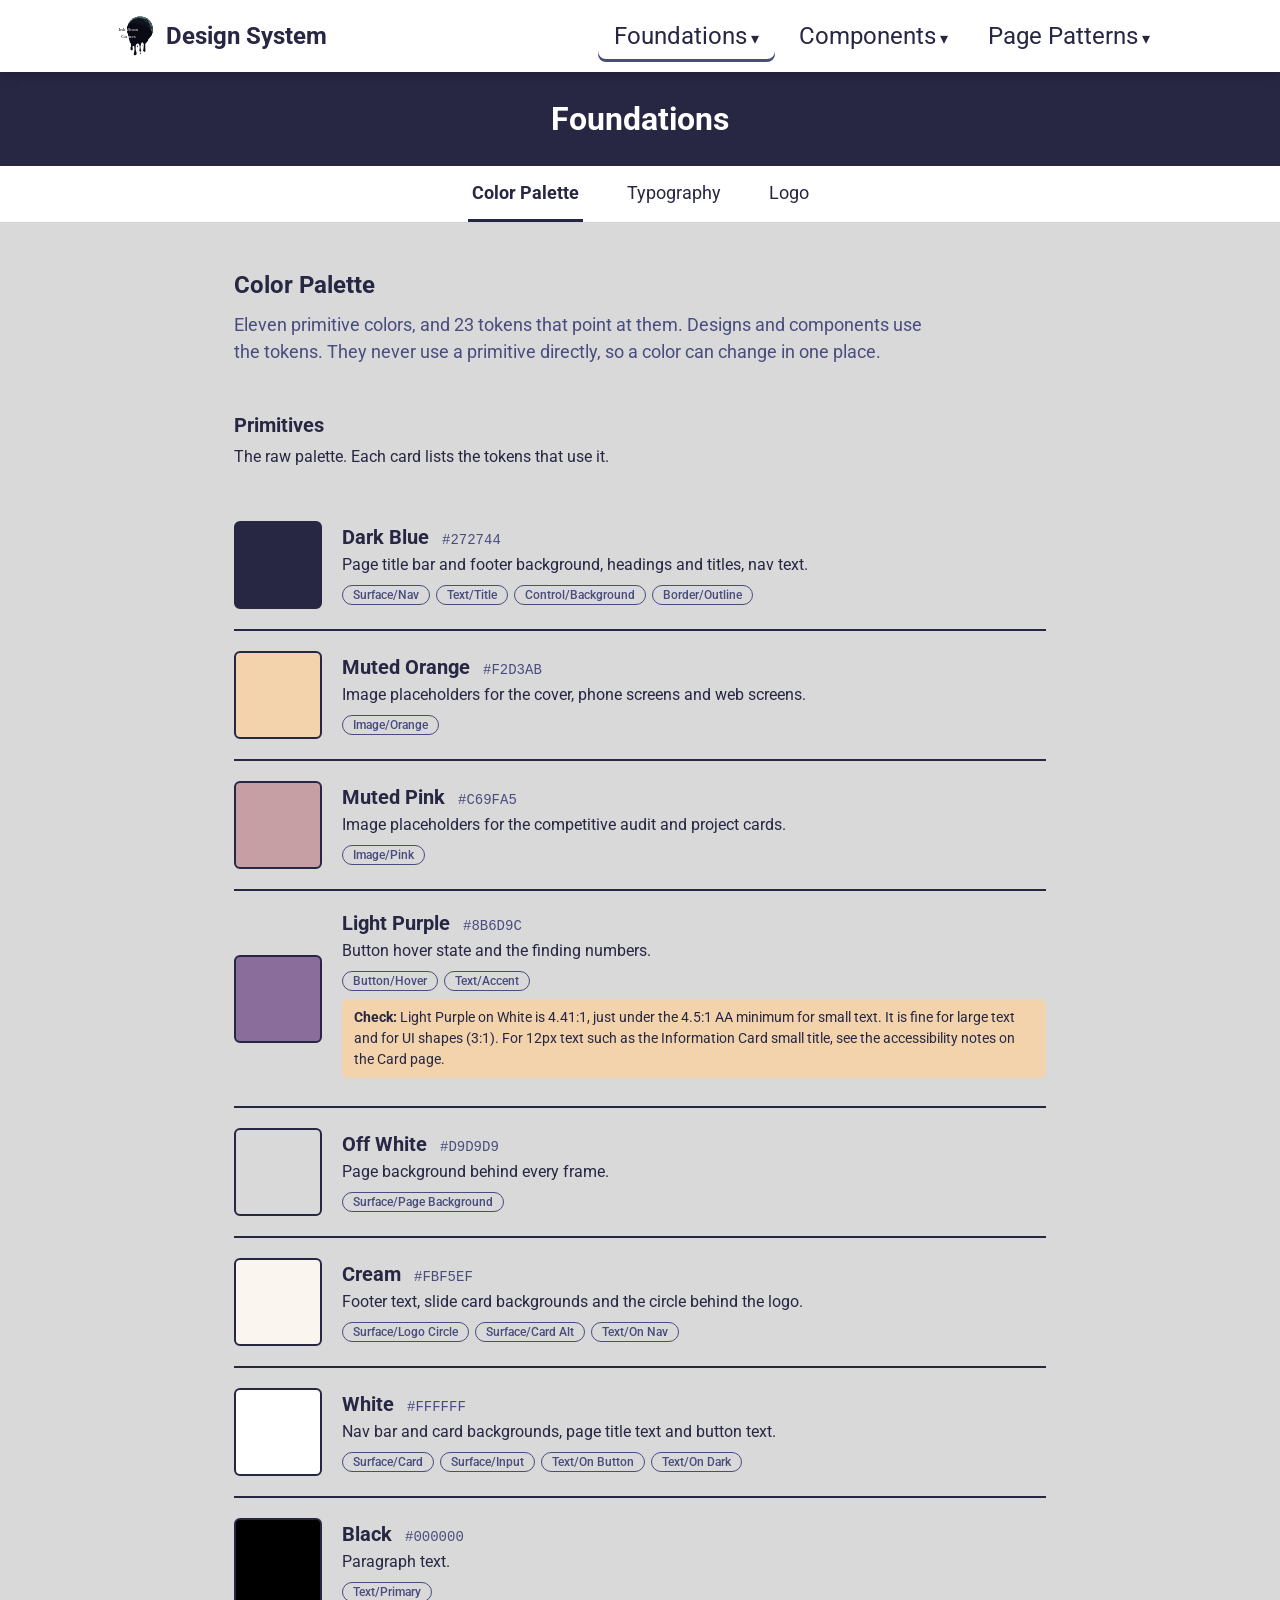
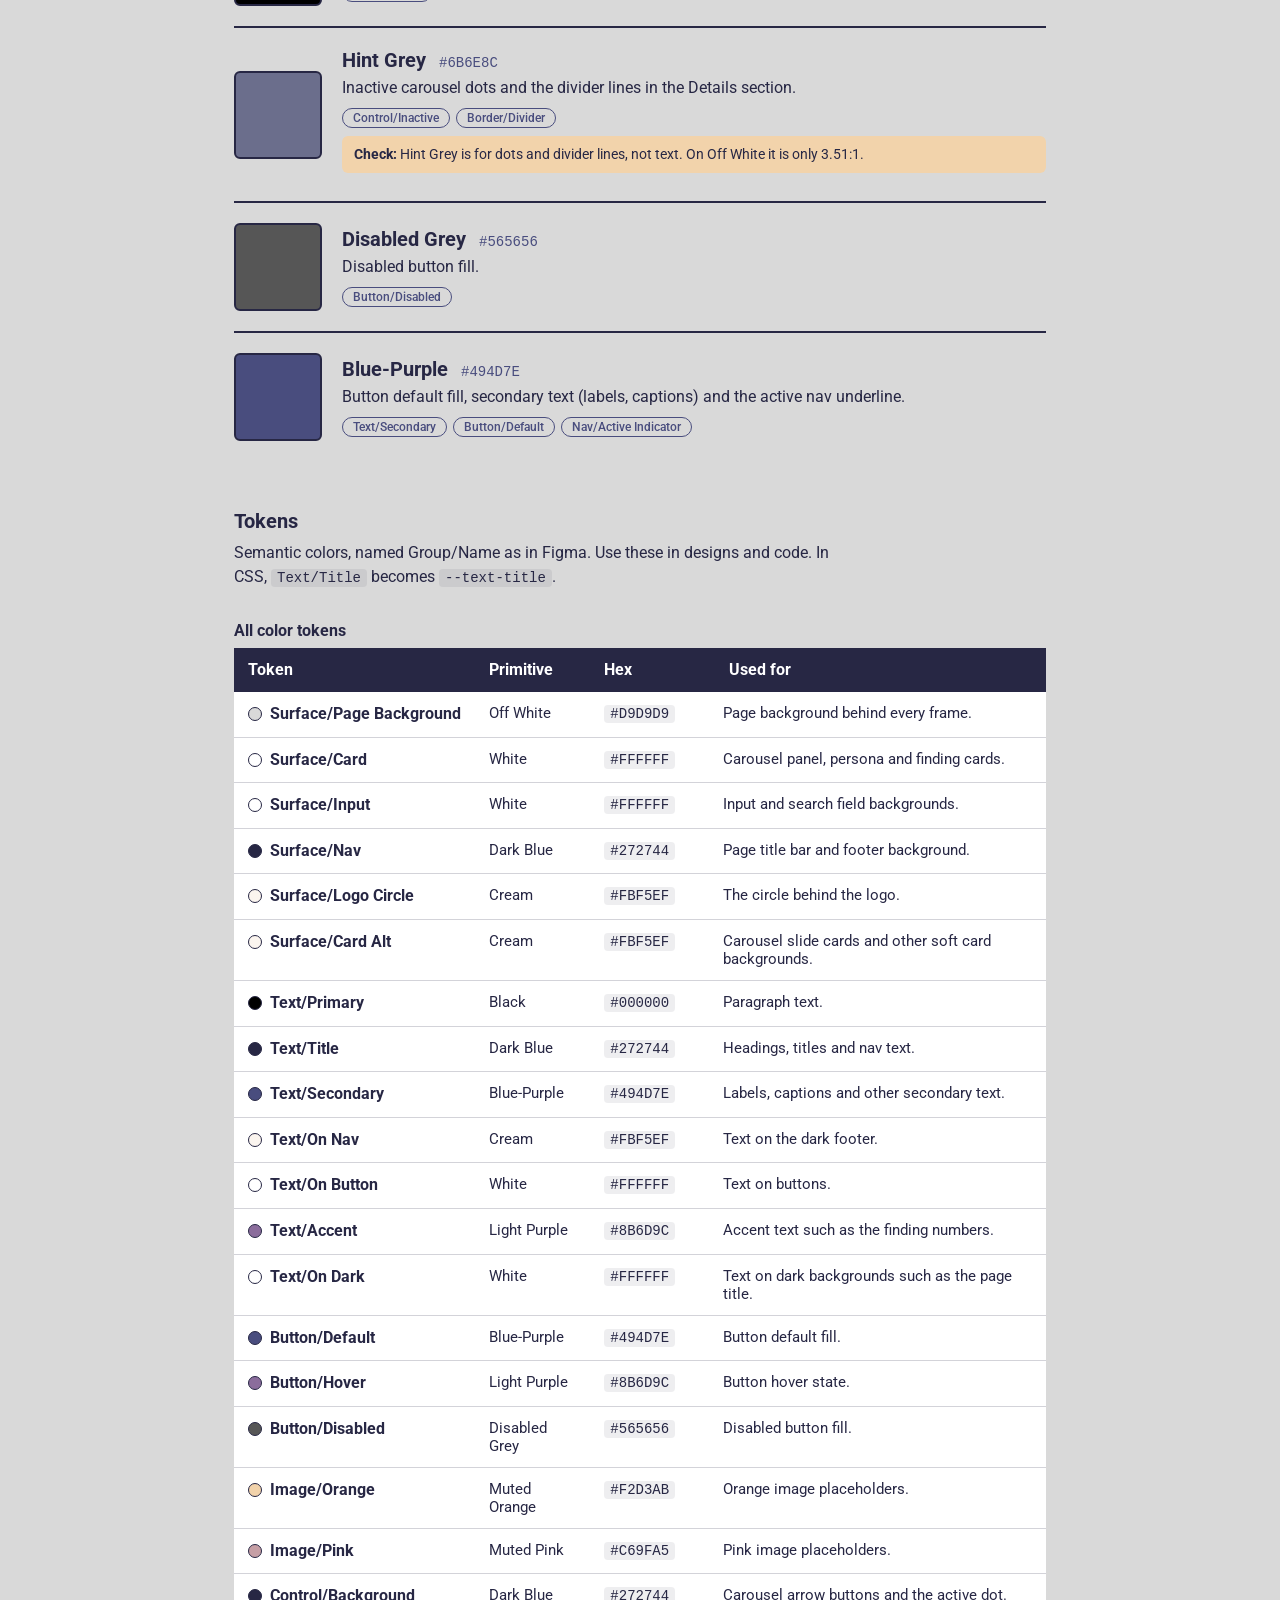
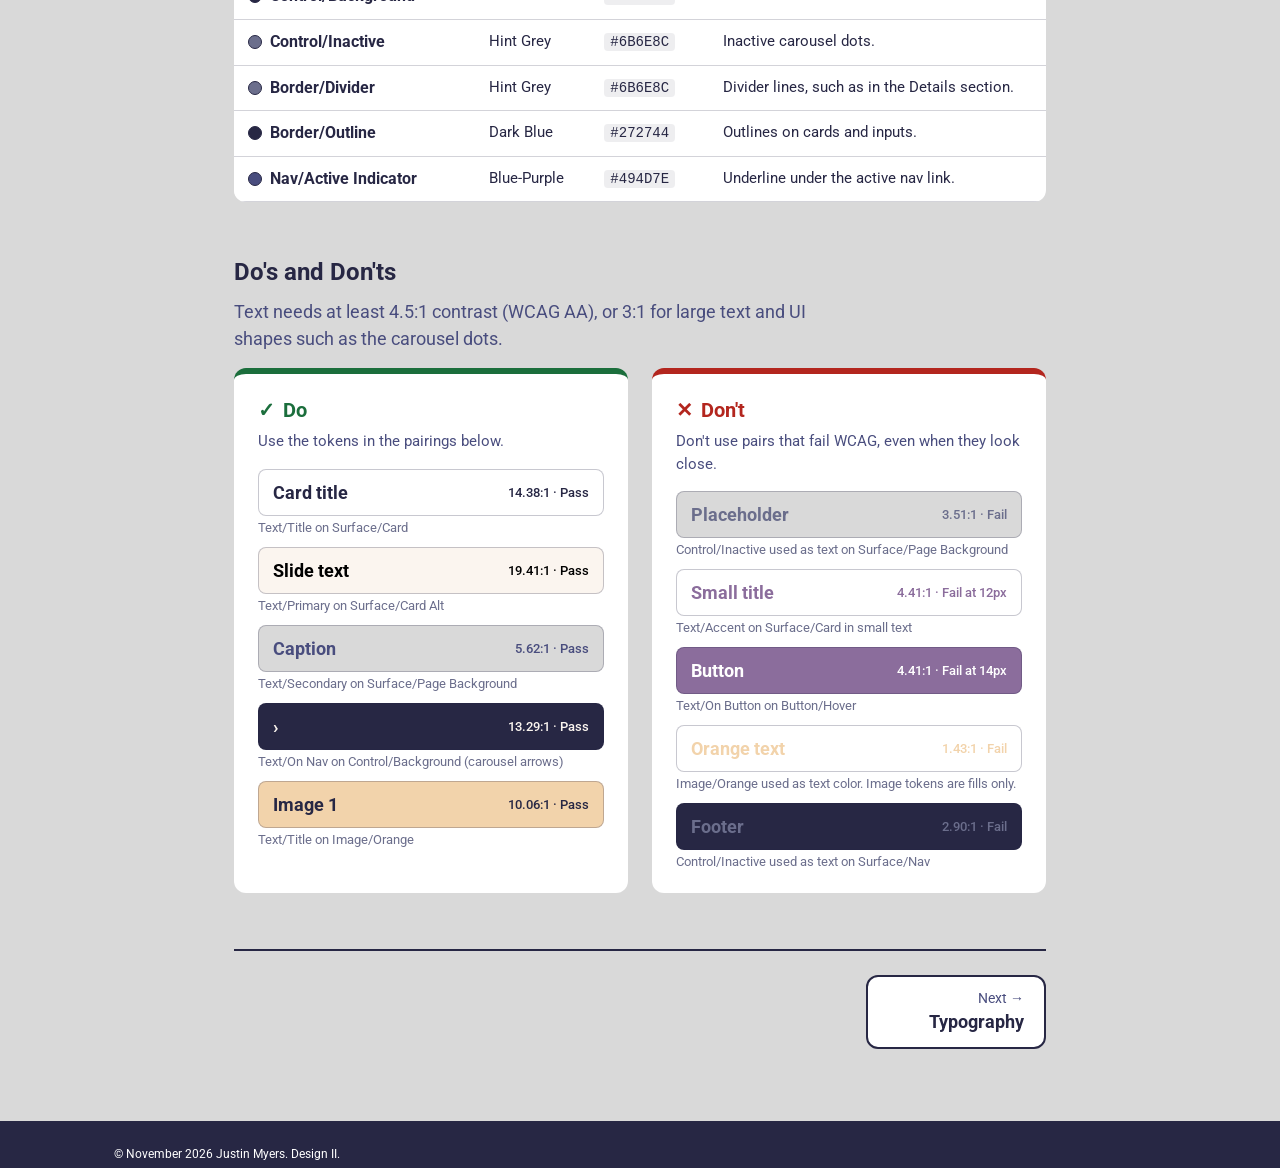
==== foundations/color-palette.html @ 384c9943 "Add files via upload" ====
<!DOCTYPE html>
<html lang="en">
<head>
  <meta charset="UTF-8">
  <meta name="viewport" content="width=device-width, initial-scale=1.0">
  <title>Color Palette | Foundations | Design System</title>
  <link rel="icon" href="../images/Favicon.svg" type="image/svg+xml">
  <link rel="preconnect" href="https://fonts.googleapis.com">
  <link rel="preconnect" href="https://fonts.gstatic.com" crossorigin>
  <link href="https://fonts.googleapis.com/css2?family=Roboto:wght@300;400;500;700&display=swap" rel="stylesheet">
  <link rel="stylesheet" href="../css/style.css">
  <link rel="stylesheet" href="../css/foundations.css">
</head>
<body>
  <a class="skip-link" href="#main">Skip to content</a>

  <header class="site-header">
    <div class="wrap">
      <a class="logo" href="../index.html" aria-label="Design System home">
        <img src="../images/color.svg" alt="">
        <span>Design System</span>
      </a>
      <nav aria-label="Main">
        <ul class="nav">
          <li class="nav-item">
            <button class="nav-btn current" aria-expanded="false" aria-controls="menu-foundations">Foundations</button>
            <ul class="menu" id="menu-foundations">
              <li><a href="../foundations/color-palette.html" aria-current="page">Color Palette</a></li>
              <li><a href="../foundations/typography.html">Typography</a></li>
              <li><a href="../foundations/logo.html">Logo</a></li>
            </ul>
          </li>
          <li class="nav-item">
            <button class="nav-btn" aria-expanded="false" aria-controls="menu-components">Components</button>
            <ul class="menu" id="menu-components">
              <li><a href="../components/card.html">Card</a></li>
              <li><a href="../components/carousel.html">Carousel</a></li>
              <li><a href="../components/image-grid.html">Image Grid</a></li>
            </ul>
          </li>
          <li class="nav-item">
            <button class="nav-btn" aria-expanded="false" aria-controls="menu-patterns">Page Patterns</button>
            <ul class="menu" id="menu-patterns">
              <li><a href="../patterns/index.html">BeeFriendly Case Study</a></li>
            </ul>
          </li>
        </ul>
      </nav>
    </div>
  </header>

  <div class="page-title"><h1>Foundations</h1></div>
  <nav class="subnav" aria-label="Foundations pages">
    <ul>
      <li><a href="color-palette.html" aria-current="page">Color Palette</a></li>
      <li><a href="typography.html">Typography</a></li>
      <li><a href="logo.html">Logo</a></li>
    </ul>
  </nav>

  <main id="main">
    <div class="content">
<h2>Color Palette</h2>
<p class="lead">Eleven primitive colors, and 23 tokens that point at them. Designs and components use the tokens. They never use a primitive directly, so a color can change in one place.</p>
<h3 class="sub-h">Primitives</h3>
<p>The raw palette. Each card lists the tokens that use it.</p>
<ul class="palette">
<li><div class="swatch" style="background:#272744"></div><div><h3>Dark Blue <code>#272744</code></h3><p>Page title bar and footer background, headings and titles, nav text.</p><ul class="tokens"><li>Surface/Nav</li><li>Text/Title</li><li>Control/Background</li><li>Border/Outline</li></ul></div></li>
<li><div class="swatch" style="background:#F2D3AB"></div><div><h3>Muted Orange <code>#F2D3AB</code></h3><p>Image placeholders for the cover, phone screens and web screens.</p><ul class="tokens"><li>Image/Orange</li></ul></div></li>
<li><div class="swatch" style="background:#C69FA5"></div><div><h3>Muted Pink <code>#C69FA5</code></h3><p>Image placeholders for the competitive audit and project cards.</p><ul class="tokens"><li>Image/Pink</li></ul></div></li>
<li><div class="swatch" style="background:#8B6D9C"></div><div><h3>Light Purple <code>#8B6D9C</code></h3><p>Button hover state and the finding numbers.</p><ul class="tokens"><li>Button/Hover</li><li>Text/Accent</li></ul><p class="note"><strong>Check:</strong> Light Purple on White is 4.41:1, just under the 4.5:1 AA minimum for small text. It is fine for large text and for UI shapes (3:1). For 12px text such as the Information Card small title, see the accessibility notes on the Card page.</p></div></li>
<li><div class="swatch" style="background:#D9D9D9"></div><div><h3>Off White <code>#D9D9D9</code></h3><p>Page background behind every frame.</p><ul class="tokens"><li>Surface/Page Background</li></ul></div></li>
<li><div class="swatch" style="background:#FBF5EF"></div><div><h3>Cream <code>#FBF5EF</code></h3><p>Footer text, slide card backgrounds and the circle behind the logo.</p><ul class="tokens"><li>Surface/Logo Circle</li><li>Surface/Card Alt</li><li>Text/On Nav</li></ul></div></li>
<li><div class="swatch" style="background:#FFFFFF"></div><div><h3>White <code>#FFFFFF</code></h3><p>Nav bar and card backgrounds, page title text and button text.</p><ul class="tokens"><li>Surface/Card</li><li>Surface/Input</li><li>Text/On Button</li><li>Text/On Dark</li></ul></div></li>
<li><div class="swatch" style="background:#000000"></div><div><h3>Black <code>#000000</code></h3><p>Paragraph text.</p><ul class="tokens"><li>Text/Primary</li></ul></div></li>
<li><div class="swatch" style="background:#6B6E8C"></div><div><h3>Hint Grey <code>#6B6E8C</code></h3><p>Inactive carousel dots and the divider lines in the Details section.</p><ul class="tokens"><li>Control/Inactive</li><li>Border/Divider</li></ul><p class="note"><strong>Check:</strong> Hint Grey is for dots and divider lines, not text. On Off White it is only 3.51:1.</p></div></li>
<li><div class="swatch" style="background:#565656"></div><div><h3>Disabled Grey <code>#565656</code></h3><p>Disabled button fill.</p><ul class="tokens"><li>Button/Disabled</li></ul></div></li>
<li><div class="swatch" style="background:#494D7E"></div><div><h3>Blue-Purple <code>#494D7E</code></h3><p>Button default fill, secondary text (labels, captions) and the active nav underline.</p><ul class="tokens"><li>Text/Secondary</li><li>Button/Default</li><li>Nav/Active Indicator</li></ul></div></li>
</ul>
<h3 class="sub-h">Tokens</h3>
<p>Semantic colors, named Group/Name as in Figma. Use these in designs and code. In CSS, <code>Text/Title</code> becomes <code>--text-title</code>.</p>
<div class="table-scroll"><table class="spec-table token-table"><caption>All color tokens</caption><thead><tr><th scope="col">Token</th><th scope="col">Primitive</th><th scope="col">Hex</th><th scope="col">Used for</th></tr></thead><tbody>
<tr><th scope="row"><span class="dot" style="background:#D9D9D9"></span>Surface/Page Background</th><td>Off White</td><td><code>#D9D9D9</code></td><td>Page background behind every frame.</td></tr>
<tr><th scope="row"><span class="dot" style="background:#FFFFFF"></span>Surface/Card</th><td>White</td><td><code>#FFFFFF</code></td><td>Carousel panel, persona and finding cards.</td></tr>
<tr><th scope="row"><span class="dot" style="background:#FFFFFF"></span>Surface/Input</th><td>White</td><td><code>#FFFFFF</code></td><td>Input and search field backgrounds.</td></tr>
<tr><th scope="row"><span class="dot" style="background:#272744"></span>Surface/Nav</th><td>Dark Blue</td><td><code>#272744</code></td><td>Page title bar and footer background.</td></tr>
<tr><th scope="row"><span class="dot" style="background:#FBF5EF"></span>Surface/Logo Circle</th><td>Cream</td><td><code>#FBF5EF</code></td><td>The circle behind the logo.</td></tr>
<tr><th scope="row"><span class="dot" style="background:#FBF5EF"></span>Surface/Card Alt</th><td>Cream</td><td><code>#FBF5EF</code></td><td>Carousel slide cards and other soft card backgrounds.</td></tr>
<tr><th scope="row"><span class="dot" style="background:#000000"></span>Text/Primary</th><td>Black</td><td><code>#000000</code></td><td>Paragraph text.</td></tr>
<tr><th scope="row"><span class="dot" style="background:#272744"></span>Text/Title</th><td>Dark Blue</td><td><code>#272744</code></td><td>Headings, titles and nav text.</td></tr>
<tr><th scope="row"><span class="dot" style="background:#494D7E"></span>Text/Secondary</th><td>Blue-Purple</td><td><code>#494D7E</code></td><td>Labels, captions and other secondary text.</td></tr>
<tr><th scope="row"><span class="dot" style="background:#FBF5EF"></span>Text/On Nav</th><td>Cream</td><td><code>#FBF5EF</code></td><td>Text on the dark footer.</td></tr>
<tr><th scope="row"><span class="dot" style="background:#FFFFFF"></span>Text/On Button</th><td>White</td><td><code>#FFFFFF</code></td><td>Text on buttons.</td></tr>
<tr><th scope="row"><span class="dot" style="background:#8B6D9C"></span>Text/Accent</th><td>Light Purple</td><td><code>#8B6D9C</code></td><td>Accent text such as the finding numbers.</td></tr>
<tr><th scope="row"><span class="dot" style="background:#FFFFFF"></span>Text/On Dark</th><td>White</td><td><code>#FFFFFF</code></td><td>Text on dark backgrounds such as the page title.</td></tr>
<tr><th scope="row"><span class="dot" style="background:#494D7E"></span>Button/Default</th><td>Blue-Purple</td><td><code>#494D7E</code></td><td>Button default fill.</td></tr>
<tr><th scope="row"><span class="dot" style="background:#8B6D9C"></span>Button/Hover</th><td>Light Purple</td><td><code>#8B6D9C</code></td><td>Button hover state.</td></tr>
<tr><th scope="row"><span class="dot" style="background:#565656"></span>Button/Disabled</th><td>Disabled Grey</td><td><code>#565656</code></td><td>Disabled button fill.</td></tr>
<tr><th scope="row"><span class="dot" style="background:#F2D3AB"></span>Image/Orange</th><td>Muted Orange</td><td><code>#F2D3AB</code></td><td>Orange image placeholders.</td></tr>
<tr><th scope="row"><span class="dot" style="background:#C69FA5"></span>Image/Pink</th><td>Muted Pink</td><td><code>#C69FA5</code></td><td>Pink image placeholders.</td></tr>
<tr><th scope="row"><span class="dot" style="background:#272744"></span>Control/Background</th><td>Dark Blue</td><td><code>#272744</code></td><td>Carousel arrow buttons and the active dot.</td></tr>
<tr><th scope="row"><span class="dot" style="background:#6B6E8C"></span>Control/Inactive</th><td>Hint Grey</td><td><code>#6B6E8C</code></td><td>Inactive carousel dots.</td></tr>
<tr><th scope="row"><span class="dot" style="background:#6B6E8C"></span>Border/Divider</th><td>Hint Grey</td><td><code>#6B6E8C</code></td><td>Divider lines, such as in the Details section.</td></tr>
<tr><th scope="row"><span class="dot" style="background:#272744"></span>Border/Outline</th><td>Dark Blue</td><td><code>#272744</code></td><td>Outlines on cards and inputs.</td></tr>
<tr><th scope="row"><span class="dot" style="background:#494D7E"></span>Nav/Active Indicator</th><td>Blue-Purple</td><td><code>#494D7E</code></td><td>Underline under the active nav link.</td></tr>
</tbody></table></div>
<section class="dd" aria-labelledby="dd-title">
<h2 id="dd-title">Do's and Don'ts</h2>
<p class="lead">Text needs at least 4.5:1 contrast (WCAG AA), or 3:1 for large text and UI shapes such as the carousel dots.</p>
<div class="dd-grid">
<div class="dd-col do"><h3><span aria-hidden="true">✓</span> Do</h3><p>Use the tokens in the pairings below.</p>
<ul>
<li><div class="sample" style="background:var(--surface-card);color:var(--text-title)"><strong>Card title</strong><small>14.38:1 · Pass</small></div><span class="caption">Text/Title on Surface/Card</span></li>
<li><div class="sample" style="background:var(--surface-card-alt);color:var(--text-primary)"><strong>Slide text</strong><small>19.41:1 · Pass</small></div><span class="caption">Text/Primary on Surface/Card Alt</span></li>
<li><div class="sample" style="background:var(--surface-page);color:var(--text-secondary)"><strong>Caption</strong><small>5.62:1 · Pass</small></div><span class="caption">Text/Secondary on Surface/Page Background</span></li>
<li><div class="sample" style="background:var(--control-background);color:var(--text-on-nav)"><strong>›</strong><small>13.29:1 · Pass</small></div><span class="caption">Text/On Nav on Control/Background (carousel arrows)</span></li>
<li><div class="sample" style="background:var(--image-orange);color:var(--text-title)"><strong>Image 1</strong><small>10.06:1 · Pass</small></div><span class="caption">Text/Title on Image/Orange</span></li>
</ul></div>
<div class="dd-col dont"><h3><span aria-hidden="true">✕</span> Don't</h3><p>Don't use pairs that fail WCAG, even when they look close.</p>
<ul>
<li><div class="sample" style="background:var(--surface-page);color:var(--control-inactive)"><strong>Placeholder</strong><small>3.51:1 · Fail</small></div><span class="caption">Control/Inactive used as text on Surface/Page Background</span></li>
<li><div class="sample" style="background:var(--surface-card);color:var(--text-accent)"><strong>Small title</strong><small>4.41:1 · Fail at 12px</small></div><span class="caption">Text/Accent on Surface/Card in small text</span></li>
<li><div class="sample" style="background:var(--button-hover);color:var(--text-on-button)"><strong>Button</strong><small>4.41:1 · Fail at 14px</small></div><span class="caption">Text/On Button on Button/Hover</span></li>
<li><div class="sample" style="background:var(--surface-card);color:var(--image-orange)"><strong>Orange text</strong><small>1.43:1 · Fail</small></div><span class="caption">Image/Orange used as text color. Image tokens are fills only.</span></li>
<li><div class="sample" style="background:var(--control-background);color:var(--control-inactive)"><strong>Footer</strong><small>2.90:1 · Fail</small></div><span class="caption">Control/Inactive used as text on Surface/Nav</span></li>
</ul></div>
</div></section>
    <nav class="pager" aria-label="Page navigation">
      <a class="pager__link pager__link--next" href="typography.html" rel="next"><span class="pager__dir">Next &rarr;</span><span class="pager__name">Typography</span></a>
    </nav>
    </div>
  </main>

  <footer class="site-footer">
    <div class="wrap"><p>&copy; November 2026 Justin Myers. Design II.</p></div>
  </footer>

  <script src="../js/nav.js"></script>
</body>
</html>
---- css/style.css ----
/* Design system site – tokens from DESIGN.md (Figma: Game Tracking Site) */
:root {
  /* Primitives */
  --off-white: #D9D9D9;
  --muted-orange: #F2D3AB;
  --muted-pink: #C69FA5;
  --light-purple: #8B6D9C;
  --dark-blue: #272744;
  --blue-purple: #494D7E;
  --cream: #FBF5EF;
  --white: #FFFFFF;
  --black: #000000;
  --hint-grey: #6B6E8C;
  --disabled-grey: #565656;

  /* Tokens */
  --color-nav-bar: var(--dark-blue);
  --color-button: var(--blue-purple);
  --color-button-hover: var(--light-purple);
  --color-button-disabled: var(--disabled-grey);
  --color-page-bg: var(--off-white);
  --color-card-bg: var(--white);
  --color-logo-text: var(--cream);
  --color-text-primary: var(--dark-blue);
  --color-text-secondary: var(--blue-purple);
  --color-text-hint: var(--hint-grey);
  --color-text-on-dark: var(--white);
  --color-highlight: var(--muted-orange);
  --color-border-strong: var(--dark-blue);

  /* Tokens (DESIGN.md: Design System Case Study) */
  --surface-page: var(--off-white);
  --surface-card: var(--white);
  --surface-input: var(--white);
  --surface-nav: var(--dark-blue);
  --surface-logo-circle: var(--cream);
  --surface-card-alt: var(--cream);
  --text-primary: var(--black);
  --text-title: var(--dark-blue);
  --text-secondary: var(--blue-purple);
  --text-hint: var(--hint-grey);
  --text-on-nav: var(--cream);
  --text-on-button: var(--white);
  --text-accent: var(--light-purple);
  --text-on-dark: var(--white);
  --button-default: var(--blue-purple);
  --button-hover: var(--light-purple);
  --button-disabled: var(--disabled-grey);
  --image-orange: var(--muted-orange);
  --image-pink: var(--muted-pink);
  --control-background: var(--dark-blue);
  --control-inactive: var(--hint-grey);
  --border-divider: var(--hint-grey);
  --border-outline: var(--dark-blue);
  --nav-active-indicator: var(--blue-purple);

  /* Provisional (not in DESIGN.md) */
  --radius: 12px;
  --space: 16px;
  --max-width: 1100px;
}

*, *::before, *::after { box-sizing: border-box; }
html { scroll-behavior: smooth; }
@media (prefers-reduced-motion: reduce) { html { scroll-behavior: auto; } * { transition: none !important; } }

body {
  margin: 0;
  font-family: 'Roboto', sans-serif;
  font-size: 16px;
  background: var(--color-page-bg);
  color: var(--color-text-primary);
  min-height: 100vh;
  display: flex;
  flex-direction: column;
}
main { flex: 1; }
.wrap { max-width: var(--max-width); margin: 0 auto; padding: 0 24px; }

h1 { font-size: 32px; font-weight: 700; margin: 0 0 16px; }
h2 { font-size: 24px; font-weight: 700; margin: 0 0 12px; }
h3 { font-size: 20px; font-weight: 700; margin: 0 0 8px; }
p  { margin: 0 0 16px; line-height: 1.5; }
a  { color: var(--color-text-secondary); font-weight: 300; }

:focus-visible { outline: 3px solid var(--muted-orange); outline-offset: 3px; }

.skip-link {
  position: absolute; left: -9999px; top: 8px;
  background: var(--white); color: var(--dark-blue); padding: 8px 16px; z-index: 100;
}
.skip-link:focus { left: 8px; }

/* Navigation bar */
.site-header { background: var(--white); box-shadow: 0 2px 12px rgba(0,0,0,.25); position: relative; z-index: 20; }
.site-header :focus-visible { outline-color: var(--blue-purple); }
.site-header .wrap { display: flex; align-items: center; justify-content: space-between; min-height: 72px; }
.logo { display: flex; align-items: center; gap: 12px; color: var(--dark-blue); font-weight: 700; font-size: 24px; text-decoration: none; }
.logo img { height: 40px; width: auto; display: block; }

.nav { display: flex; gap: 8px; list-style: none; margin: 0; padding: 0; }
.nav-item { position: relative; }
.nav-btn {
  background: none; border: 0; cursor: pointer;
  font: 400 24px 'Roboto', sans-serif; color: var(--dark-blue);
  padding: 12px 16px; border-radius: 8px;
}
.nav-btn:hover, .nav-btn[aria-expanded="true"] { background: var(--color-highlight); }
.nav-btn::after { content: " \25BE"; font-size: 16px; }
.menu {
  display: none; position: absolute; right: 0; top: 100%; z-index: 10;
  min-width: 220px; list-style: none; margin: 4px 0 0; padding: 8px;
  background: var(--color-card-bg); border: 2px solid var(--color-border-strong); border-radius: var(--radius);
}
.nav-btn[aria-expanded="true"] + .menu { display: block; }
.menu a {
  display: block; padding: 10px 12px; border-radius: 6px;
  font-size: 18px; font-weight: 400; color: var(--color-text-primary); text-decoration: none;
}
.menu a:hover { background: var(--color-highlight); }

/* Space scene (cover page) */
.space { position: relative; overflow: hidden; background: var(--dark-blue); color: var(--color-text-on-dark); padding-bottom: 360px; }
.stars {
  position: absolute; inset: 0; pointer-events: none;
  background-image:
    radial-gradient(1.5px 1.5px at 12% 18%, #fff, transparent),
    radial-gradient(1px 1px at 28% 62%, #fff, transparent),
    radial-gradient(2px 2px at 44% 30%, var(--cream), transparent),
    radial-gradient(1px 1px at 63% 12%, #fff, transparent),
    radial-gradient(1.5px 1.5px at 78% 48%, #fff, transparent),
    radial-gradient(1px 1px at 91% 22%, var(--cream), transparent),
    radial-gradient(1px 1px at 6% 78%, #fff, transparent),
    radial-gradient(1.5px 1.5px at 55% 70%, #fff, transparent);
}
.space { --moon: min(120vw, 1800px); padding-bottom: calc(var(--moon) * 0.3); }
.moon {
  position: absolute; left: 50%; bottom: calc(var(--moon) * -0.62); z-index: 0;
  width: var(--moon); height: auto; aspect-ratio: 1;
  margin-left: calc(var(--moon) / -2);
  /* slow spin starts once the fast intro spin (listed last, so it wins) ends */
  animation: moon-spin 240s linear 1.3s infinite, moon-intro 1.3s cubic-bezier(.15,.6,.3,1);
}
/* The moon rises out of the darkness: a fixed dark fade over its top edge.
   (The moon spins, so the fade can't be part of the moon itself.) */
.space::after {
  content: "";
  position: absolute; left: 0; right: 0; bottom: 0; z-index: 0;
  height: calc(var(--moon) * 0.4);
  pointer-events: none;
  background: linear-gradient(to bottom,
    var(--dark-blue) 0%,
    rgba(39, 39, 68, .88) 15%,
    rgba(39, 39, 68, .5) 42%,
    rgba(39, 39, 68, 0) 80%);
}
@keyframes moon-spin { from { transform: rotate(0); } to { transform: rotate(360deg); } }
@keyframes moon-intro { from { transform: rotate(-240deg); } to { transform: rotate(0); } }
/* Cards orbit the moon: same angle, duration and easing as moon-intro, pivoting on the moon's center
   (0.12 * moon below the section bottom, plus the 0.3 * moon bottom padding below the cards) */
.cards {
  transform-origin: 50% calc(100% + var(--moon) * 0.42);
  animation: orbit-in 1.7s backwards;
}
/* Follow-through: the cards swing past their spot, then ease back */
@keyframes orbit-in {
  0%   { transform: rotate(-240deg); animation-timing-function: cubic-bezier(.2,.7,.4,1); }
  65%  { transform: rotate(5deg);    animation-timing-function: ease-in-out; }
  85%  { transform: rotate(-1.5deg); animation-timing-function: ease-in-out; }
  100% { transform: rotate(0); }
}
/* Squash & stretch: stretched in flight, squashed at the overshoot, back to full size on the spot */
@keyframes card-squash {
  0%   { transform: scale(1.04, .97); }
  55%  { transform: scale(1.04, .97); animation-timing-function: ease-out; }
  66%  { transform: scale(.93, 1.06); }
  82%  { transform: scale(1.02, .98); }
  100% { transform: scale(1); }
}

/* Hero */
.hero { position: relative; z-index: 1; padding: 64px 0 24px; }
.hero h1 { font-size: 48px; max-width: 16ch; }
.hero p { font-size: 20px; max-width: 52ch; color: var(--cream); }

/* Buttons */
.btn {
  display: inline-block; padding: 12px 24px; border-radius: 8px; border: 0;
  background: var(--color-button); color: var(--color-text-on-dark);
  font: 700 14px 'Roboto', sans-serif; text-decoration: none; cursor: pointer;
  min-height: 44px; transition: background .15s;
}
.btn:hover { background: var(--color-button-hover); }
.btn[disabled], .btn[aria-disabled="true"] { background: var(--color-button-disabled); cursor: not-allowed; }

/* Section cards */
.cards { position: relative; z-index: 1; display: grid; grid-auto-rows: 1fr; gap: 24px; grid-template-columns: repeat(auto-fit, minmax(260px, 1fr)); padding-top: 24px; }
.card { color: var(--color-text-primary); background: var(--color-card-bg); border-radius: var(--radius); padding: 24px; display: flex; flex-direction: column; box-shadow: 0 12px 32px rgba(0,0,0,.35); }
.card { transform-origin: 50% 50%; animation: card-squash 1.7s ease-in-out backwards; }
@media (prefers-reduced-motion: reduce) { .moon, .cards, .card { animation: none !important; } }
.card h2 { font-size: 28px; }
.card p { color: var(--color-text-secondary); flex: 1; }
.card ul { padding-left: 20px; margin: 0 0 20px; color: var(--color-text-hint); }
.card .btn { align-self: flex-start; }

/* Footer */
.site-footer { background: var(--color-nav-bar); color: var(--color-text-on-dark); padding: 24px 0; font-size: 12px; }
.site-footer p { margin: 0; }

@media (max-width: 767px) {
  .site-header .wrap { flex-direction: column; align-items: flex-start; padding-top: 12px; padding-bottom: 12px; }
  .nav { flex-wrap: wrap; }
  .nav-btn { font-size: 18px; }
  .menu { right: auto; left: 0; }
  .hero { padding: 48px 0 32px; }
  .hero h1 { font-size: 36px; }
}
---- css/foundations.css ----
﻿/* Foundations pages (color palette, typography, logo) */

.nav-btn.current { box-shadow: inset 0 -3px 0 var(--blue-purple); }

/* Page title band under the nav bar */
.page-title { background: var(--dark-blue); color: var(--color-text-on-dark); text-align: center; padding: 28px 0; }
.page-title h1 { margin: 0; font-size: 32px; }

/* Sub navigation: Color Palette | Typography | Logo */
.subnav { background: var(--white); border-bottom: 1px solid rgba(39,39,68,.2); }
.subnav ul { display: flex; justify-content: center; flex-wrap: wrap; gap: 8px 40px; list-style: none; margin: 0; padding: 0; }
.subnav a {
  display: block; padding: 16px 4px; font-size: 18px; font-weight: 400;
  color: var(--color-text-primary); text-decoration: none; border-bottom: 3px solid transparent;
}
.subnav a:hover { border-bottom-color: var(--muted-orange); }
.subnav a[aria-current="page"] { font-weight: 700; border-bottom-color: var(--color-text-primary); }

.content { max-width: 860px; margin: 0 auto; padding: 48px 24px 72px; }
.content > h2 { font-size: 24px; }
.lead { color: var(--color-text-secondary); font-size: 18px; max-width: 62ch; }

/* Palette list */
.palette { list-style: none; margin: 32px 0 0; padding: 0; }
.palette li { display: grid; grid-template-columns: 88px 1fr; gap: 20px; align-items: center; padding: 20px 0; border-bottom: 2px solid var(--color-border-strong); }
.palette li:last-child { border-bottom: 0; }
.swatch { width: 88px; height: 88px; border: 2px solid var(--color-border-strong); border-radius: 6px; }
.palette h3 { margin: 0 0 4px; font-size: 20px; }
.palette h3 code { font: 400 14px/1 monospace; color: var(--color-text-secondary); margin-left: 8px; }
.palette p { margin: 0 0 8px; }
.palette .note { font-size: 14px; color: var(--color-text-primary); background: var(--muted-orange); border-radius: 6px; padding: 8px 12px; margin-top: 8px; }
.tokens { display: flex; flex-wrap: wrap; gap: 6px; list-style: none; margin: 0; padding: 0; }
.palette .tokens li { display: block; padding: 2px 10px; border: 1px solid var(--color-text-secondary); border-radius: 999px; font: 500 12px 'Roboto', sans-serif; color: var(--color-text-secondary); }

/* Do's and Don'ts */
.dd { margin-top: 56px; }
.dd-grid { display: grid; gap: 24px; grid-template-columns: repeat(auto-fit, minmax(300px, 1fr)); margin-top: 16px; }
.dd-col { background: var(--white); border-radius: var(--radius); padding: 24px; border-top: 6px solid; }
.dd-col.do { border-top-color: #1B6E3C; }
.dd-col.dont { border-top-color: #B3261E; }
.dd-col h3 { display: flex; align-items: center; gap: 8px; }
.dd-col.do h3 { color: #1B6E3C; }
.dd-col.dont h3 { color: #B3261E; }
.dd-col > p { color: var(--color-text-secondary); font-size: 15px; }
.dd-col ul { list-style: none; padding: 0; margin: 16px 0 0; display: grid; gap: 12px; }
.sample { border-radius: 8px; padding: 12px 14px; display: flex; justify-content: space-between; align-items: center; gap: 12px; border: 1px solid rgba(39,39,68,.25); }
.sample strong { font-size: 18px; }
.sample small { font-size: 13px; font-weight: 500; }
.caption { display: block; font-size: 13px; color: var(--color-text-hint); margin-top: 4px; }

.sample.s-do1 { background: var(--off-white); color: var(--dark-blue); }
.sample.s-do2 { background: var(--blue-purple); color: var(--white); }
.sample.s-do3 { background: var(--white); color: var(--blue-purple); }
.sample.s-do4 { background: var(--muted-orange); color: var(--dark-blue); }
.sample.s-dont1 { background: var(--muted-orange); color: var(--white); }
.sample.s-dont2 { background: var(--off-white); color: var(--hint-grey); }
.sample.s-dont3 { background: var(--off-white); color: var(--muted-pink); }
.sample.s-dont4 { background: var(--off-white); color: var(--light-purple); }

/* Typography page: one row per type token */
.type-list { list-style: none; margin: 32px 0 0; padding: 0; }
.type-list > li { display: grid; grid-template-columns: 220px 1fr; gap: 24px; align-items: center; padding: 20px 0; border-bottom: 2px solid var(--color-border-strong); }
.type-list > li:last-child { border-bottom: 0; }
.type-list h3 { margin: 0 0 4px; font-size: 18px; }
.type-list .spec { margin: 0 0 6px; font: 400 14px/1.3 monospace; color: var(--color-text-secondary); }
.type-list .use { margin: 0; font-size: 14px; color: var(--color-text-secondary); }
.type-list .sample-text { margin: 0; color: var(--color-text-primary); overflow-wrap: anywhere; }
.t-h1 { font: 700 32px/1.2 'Roboto', sans-serif; }
.t-h2 { font: 700 24px/1.2 'Roboto', sans-serif; }
.t-h3 { font: 700 20px/1.3 'Roboto', sans-serif; }
.t-p { font: 400 16px/1.6 'Roboto', sans-serif; }
.t-nav { font: 400 24px/1.3 'Roboto', sans-serif; }
.t-link { font: 300 16px/1.5 'Roboto', sans-serif; color: var(--color-text-secondary); text-decoration: underline; }
.t-card { font: 700 28px/1.3 'Roboto', sans-serif; }
.t-sub { font: 700 18px/1.4 'Roboto', sans-serif; }
.t-menu { font: 400 18px/1.4 'Roboto', sans-serif; }
.t-filter { font: 500 20px/1.3 'Roboto', sans-serif; }
.t-filter-m { font: 500 16px/1.3 'Roboto', sans-serif; }
.t-btn { font: 700 14px/1.3 'Roboto', sans-serif; }
.t-cap { font: 400 12px/1.4 'Roboto', sans-serif; }
.t-chip { font: 700 12px/1.3 'Roboto', sans-serif; }
.type-list .t-cap.sample-text { color: var(--color-text-secondary); }
.type-list .t-btn.sample-text { display: inline-block; justify-self: start; background: var(--color-button); color: var(--white); padding: 12px 24px; border-radius: 8px; }
.type-list .t-chip.sample-text { display: inline-block; justify-self: start; background: var(--muted-orange); color: var(--dark-blue); padding: 4px 12px; border-radius: 999px; }

/* Logo page */
.palette li.logo-row { grid-template-columns: 120px 1fr; }
.logo-tile { width: 120px; height: 120px; border: 2px solid var(--color-border-strong); border-radius: 6px; display: grid; place-items: center; background: var(--white); }
.logo-tile img { width: 88px; height: 88px; display: block; }
.logo-tile.dark { background: var(--dark-blue); }
.logo-tile.small img { width: 32px; height: 32px; }
.sub-h { margin-top: 48px; }
.rule-list { margin: 16px 0 0; padding-left: 22px; display: grid; gap: 10px; color: var(--color-text-primary); }
.rule-list strong { font-weight: 700; }
.size-demo { display: flex; align-items: flex-end; gap: 28px; flex-wrap: wrap; margin-top: 20px; background: var(--white); border-radius: var(--radius); padding: 24px; }
.size-demo figure { margin: 0; text-align: center; }
.size-demo img { display: block; margin: 0 auto 8px; height: auto; }
.size-demo figcaption { font-size: 13px; color: var(--color-text-secondary); }
.demo { display: grid; place-items: center; min-height: 130px; border-radius: 8px; padding: 14px; background: var(--white); border: 1px solid rgba(39,39,68,.25); position: relative; overflow: hidden; }
.demo.dark { background: var(--dark-blue); }
.demo.photo { background: radial-gradient(circle at 30% 30%, #3b2f2a, #12151c 70%); }
.demo img { width: 84px; height: 84px; display: block; }
.demo.clear { background: var(--white); }
.demo.clear .zone { padding: 20px; border: 2px dashed var(--blue-purple); border-radius: 4px; }
.bad-hue img { filter: hue-rotate(150deg) saturate(2); }
.bad-fx img { filter: drop-shadow(0 6px 6px rgba(0,0,0,.6)) drop-shadow(0 0 8px #ff0); }
.bad-stretch img { width: 150px; height: 60px; }
.bad-rotate img { transform: rotate(25deg); }
.bad-crop { overflow: hidden; }
.bad-crop img { width: 140px; height: 140px; margin: -30px -50px 0 0; }
.bad-overlap p { position: absolute; margin: 0; font: 700 20px 'Roboto', sans-serif; color: var(--dark-blue); }

/* Typography Do's and Don'ts samples */
.sample.block { display: block; background: var(--white); color: var(--dark-blue); }
.sample.block.on-page { background: var(--off-white); }
.sample.block p { margin: 0; }
.s-bad-font { font-family: Georgia, 'Times New Roman', serif; font-weight: 700; font-size: 24px; }
.s-bad-body { font: 400 16px/1.5 'Roboto', sans-serif; }
.s-bad-hint { color: var(--hint-grey); font: 400 16px/1.5 'Roboto', sans-serif; }
.s-bad-stroke { color: var(--muted-orange); -webkit-text-stroke: 1px var(--dark-blue); font: 700 24px/1.2 'Roboto', sans-serif; }
.s-bad-caps { font: 400 16px/1.4 'Roboto', sans-serif; text-transform: uppercase; }
.s-bad-many { font: 400 16px/1.8 'Roboto', sans-serif; }
.s-bad-many .f1 { font-family: 'Courier New', monospace; }
.s-bad-many .f2 { font-family: 'Brush Script MT', cursive; font-size: 20px; }
.s-bad-many .f3 { font-family: Georgia, serif; }
.s-good-caps { font: 700 14px/1.4 'Roboto', sans-serif; text-transform: uppercase; letter-spacing: .04em; }
.s-good-body { font: 400 16px/1.5 'Roboto', sans-serif; max-width: 60ch; color: var(--dark-blue); }
.s-good-body.secondary { color: var(--blue-purple); }

@media (max-width: 700px) {
  .type-list > li { grid-template-columns: 1fr; gap: 10px; }
}
@media (max-width: 600px) {
  .palette li { grid-template-columns: 64px 1fr; gap: 14px; }
  .swatch { width: 64px; height: 64px; }
}

/* Token table (color palette page) and type hierarchy example */
.token-table th[scope="row"] { font-weight: 700; white-space: nowrap; background: var(--white); }
.token-table th[scope="row"] code { font-weight: 400; color: var(--color-text-secondary); }
.token-table .dot { display: inline-block; width: 14px; height: 14px; margin-right: 8px; border: 1px solid var(--color-border-strong); border-radius: 50%; vertical-align: -2px; }
.token-table td { font-size: 15px; }
.hier { margin-top: 16px; padding: 24px; background: var(--white); border-radius: 16px; }
.content > p, .content > .sub-h + p { max-width: 70ch; }

.token-table td:nth-child(3) { padding-right: 40px; white-space: nowrap; }
.token-table td:nth-child(4) { padding-left: 8px; }


/* Tables and code (shared with components.css) */
.spec-table { width: 100%; border-collapse: collapse; margin-top: 16px; background: var(--white); border-radius: var(--radius); overflow: hidden; font-size: 16px; }
.spec-table caption { text-align: left; padding: 0 0 8px; font-weight: 700; }
.spec-table th, .spec-table td { text-align: left; padding: 12px 14px; border-bottom: 1px solid rgba(39,39,68,.2); vertical-align: top; }
.spec-table thead th { background: var(--dark-blue); color: var(--white); font-weight: 700; }
.spec-table code, .rule-list code, .content p code { font: 400 14px/1.4 monospace; background: rgba(39,39,68,.08); padding: 1px 6px; border-radius: 4px; }
.table-scroll { overflow-x: auto; }
.provisional { margin-top: 16px; padding: 12px 16px; background: var(--muted-orange); color: var(--dark-blue); border-radius: 8px; font-size: 16px; }

/* Previous / next page links at the bottom of each page */
.pager { display: flex; justify-content: space-between; gap: 16px; margin-top: 56px; padding-top: 24px; border-top: 2px solid var(--color-border-strong); }
.pager__link { display: flex; flex-direction: column; gap: 2px; min-width: 180px; min-height: 44px; padding: 12px 20px; background: var(--white); color: var(--color-text-primary); border: 2px solid var(--color-border-strong); border-radius: var(--radius); text-decoration: none; transition: background .15s; }
.pager__link:hover { background: var(--muted-orange); }
.pager__link--next { margin-left: auto; text-align: right; }
.pager__dir { font: 400 14px/1.3 'Roboto', sans-serif; color: var(--color-text-secondary); }
.pager__name { font: 700 18px/1.4 'Roboto', sans-serif; }
.pager__link:hover .pager__dir { color: var(--color-text-primary); }
@media (max-width: 480px) { .pager { flex-direction: column; } .pager__link--next { margin-left: 0; text-align: left; } }
@media (prefers-reduced-motion: reduce) { .pager__link { transition: none; } }
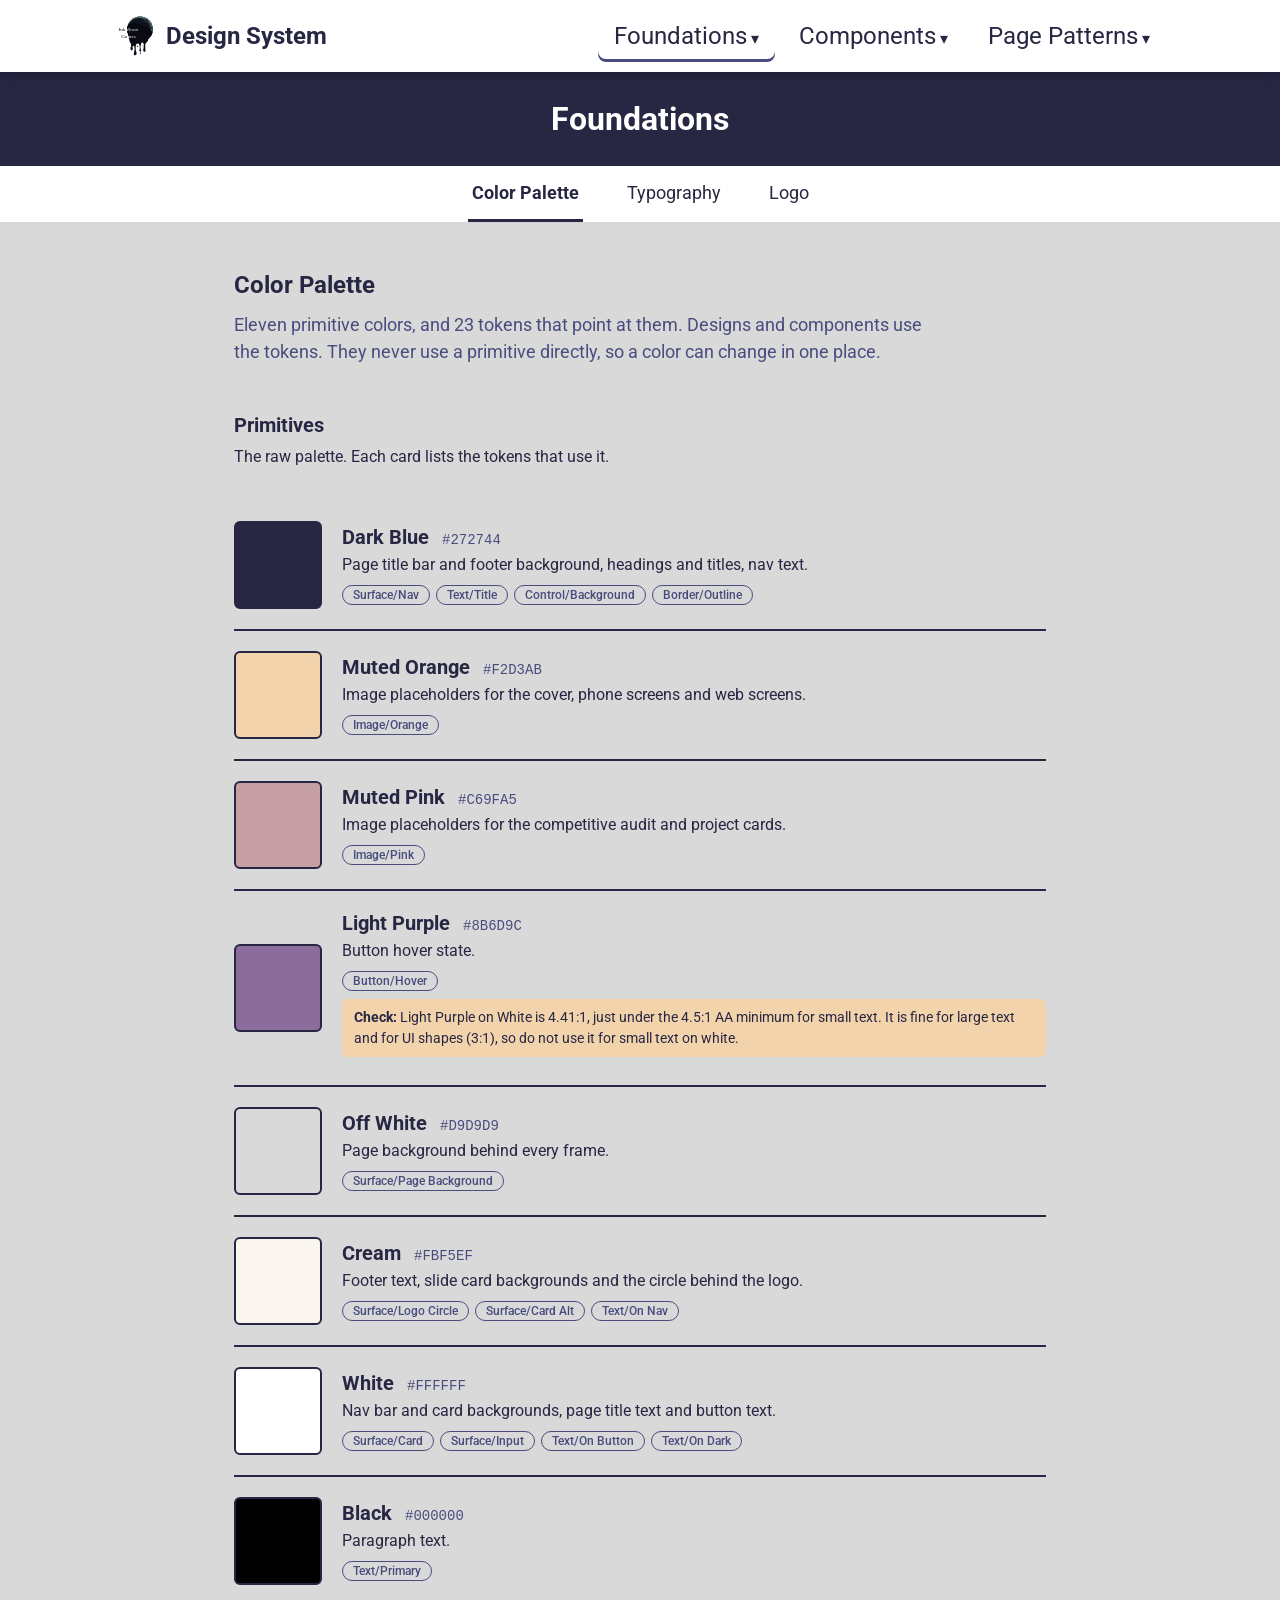
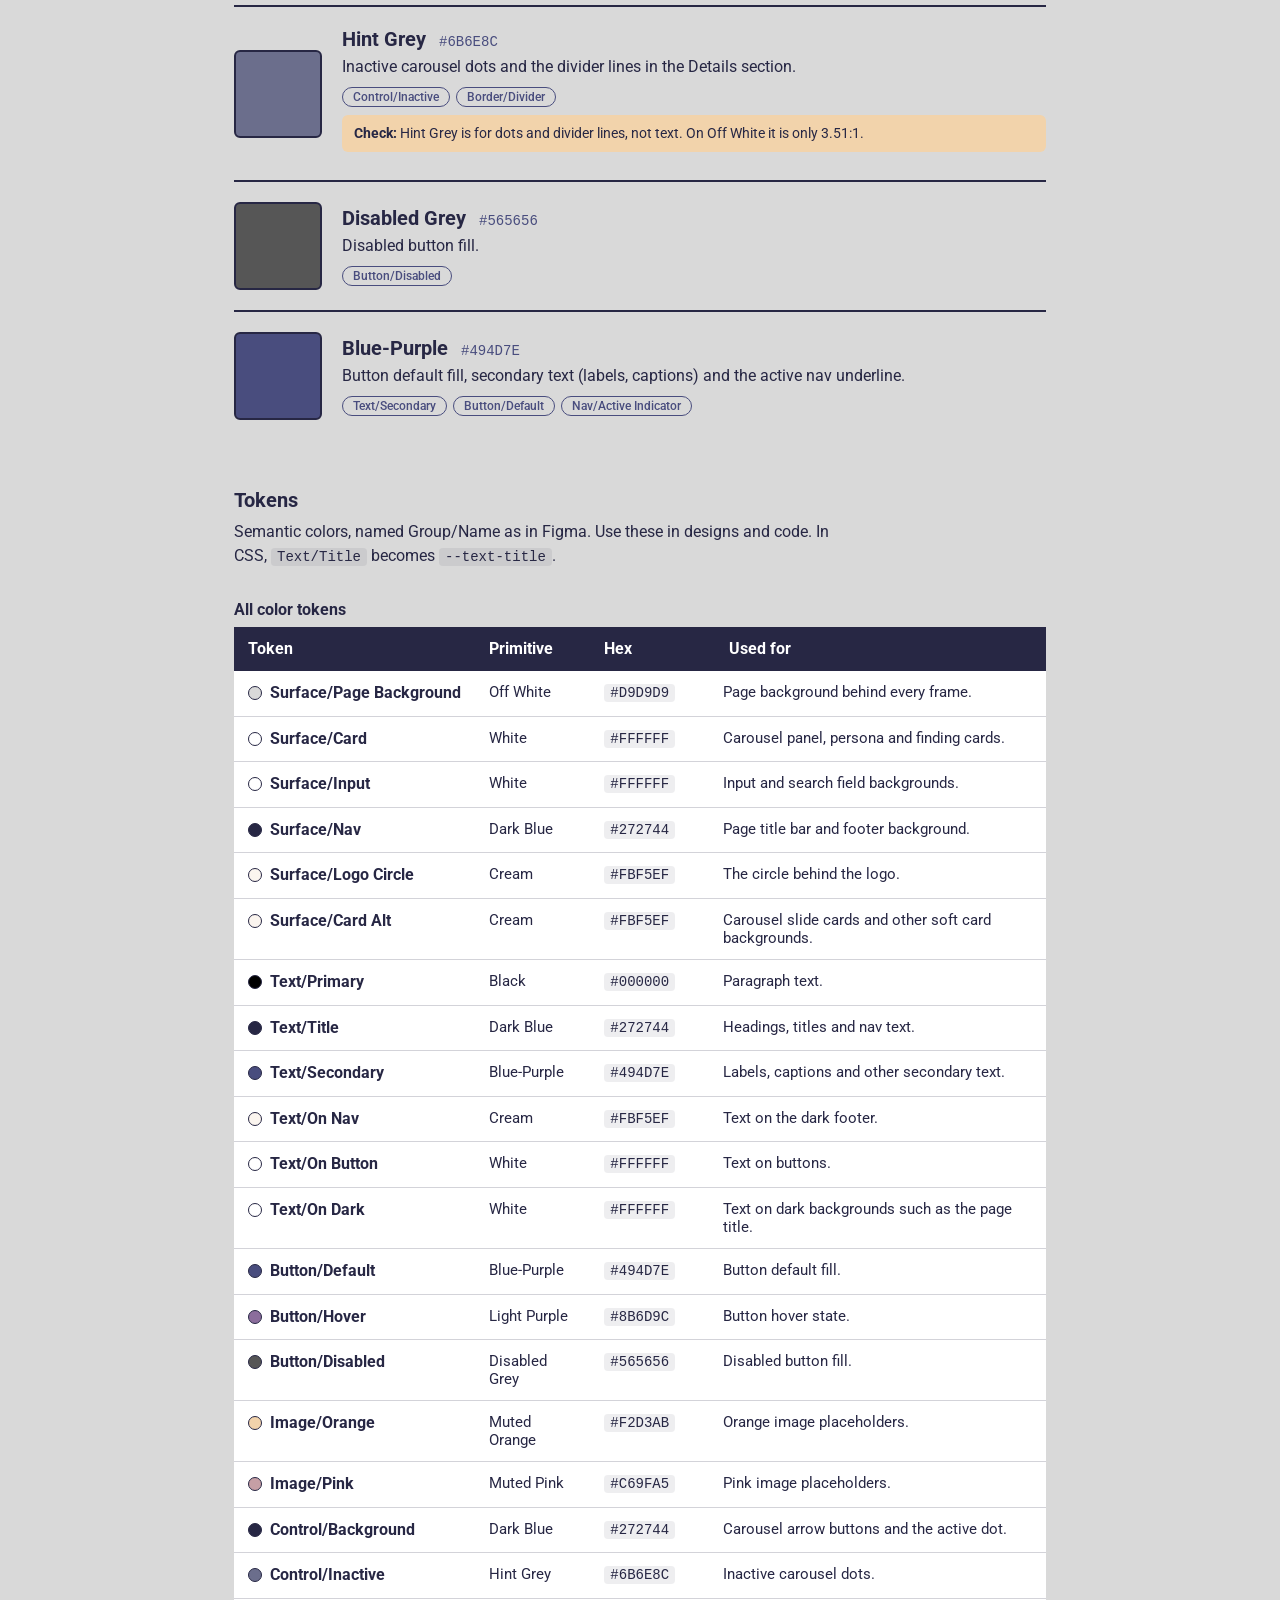
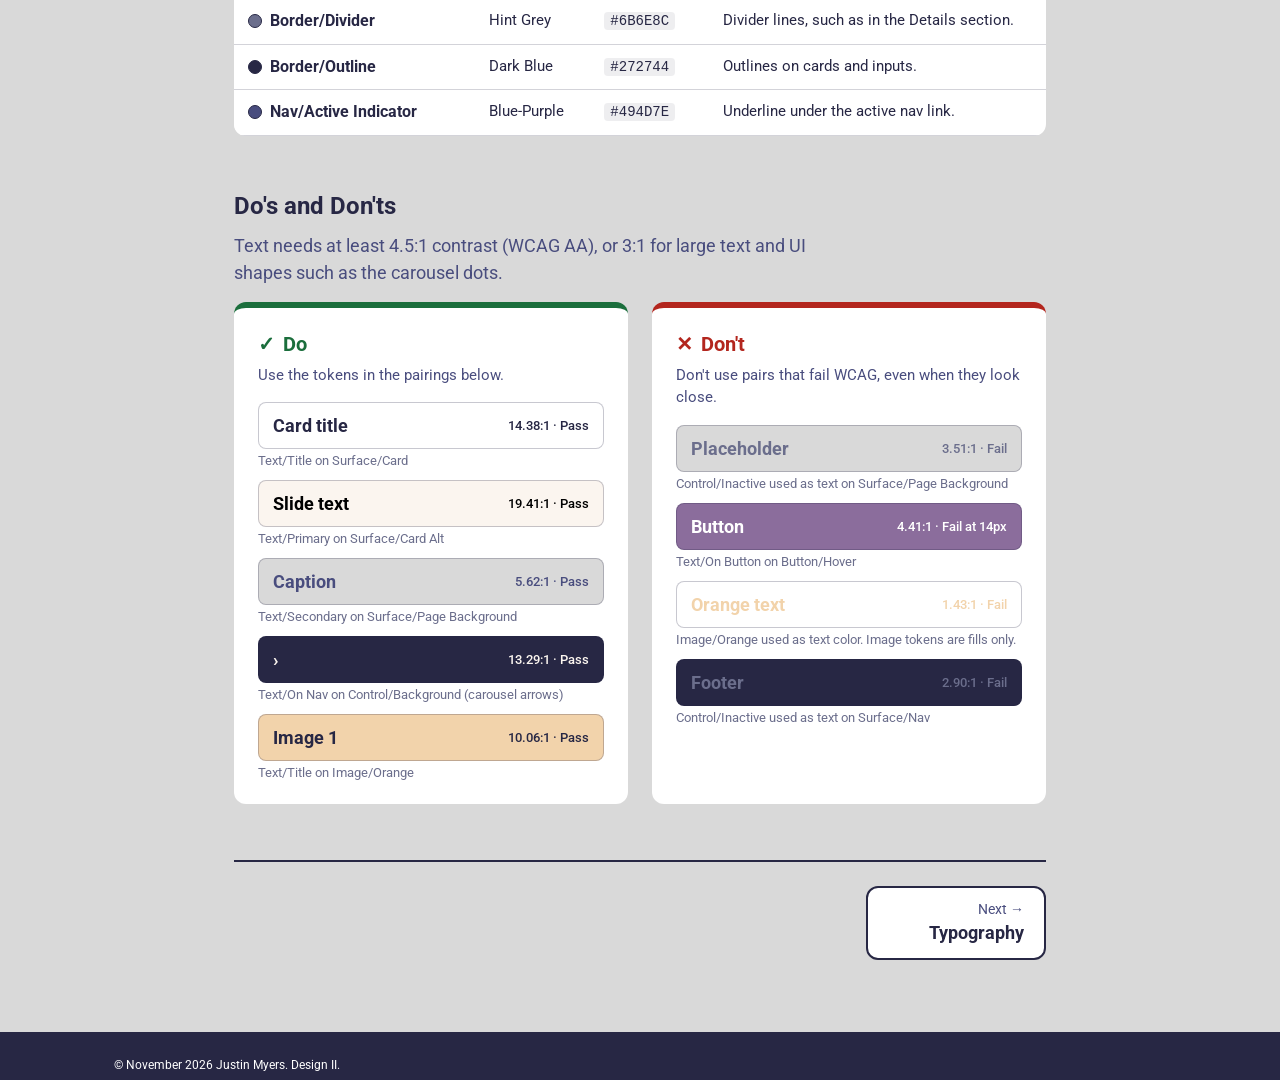
==== commit 12fa64d6: "Update color palette and accessibility notes" ====
--- a/foundations/color-palette.html
+++ b/foundations/color-palette.html
@@ -1,65 +1,65 @@
-<!DOCTYPE html>
-<html lang="en">
-<head>
-  <meta charset="UTF-8">
-  <meta name="viewport" content="width=device-width, initial-scale=1.0">
-  <title>Color Palette | Foundations | Design System</title>
-  <link rel="icon" href="../images/Favicon.svg" type="image/svg+xml">
-  <link rel="preconnect" href="https://fonts.googleapis.com">
-  <link rel="preconnect" href="https://fonts.gstatic.com" crossorigin>
-  <link href="https://fonts.googleapis.com/css2?family=Roboto:wght@300;400;500;700&display=swap" rel="stylesheet">
-  <link rel="stylesheet" href="../css/style.css">
-  <link rel="stylesheet" href="../css/foundations.css">
-</head>
-<body>
-  <a class="skip-link" href="#main">Skip to content</a>
-
-  <header class="site-header">
-    <div class="wrap">
-      <a class="logo" href="../index.html" aria-label="Design System home">
-        <img src="../images/color.svg" alt="">
-        <span>Design System</span>
-      </a>
-      <nav aria-label="Main">
-        <ul class="nav">
-          <li class="nav-item">
-            <button class="nav-btn current" aria-expanded="false" aria-controls="menu-foundations">Foundations</button>
-            <ul class="menu" id="menu-foundations">
-              <li><a href="../foundations/color-palette.html" aria-current="page">Color Palette</a></li>
-              <li><a href="../foundations/typography.html">Typography</a></li>
-              <li><a href="../foundations/logo.html">Logo</a></li>
-            </ul>
-          </li>
-          <li class="nav-item">
-            <button class="nav-btn" aria-expanded="false" aria-controls="menu-components">Components</button>
-            <ul class="menu" id="menu-components">
-              <li><a href="../components/card.html">Card</a></li>
-              <li><a href="../components/carousel.html">Carousel</a></li>
-              <li><a href="../components/image-grid.html">Image Grid</a></li>
-            </ul>
-          </li>
-          <li class="nav-item">
-            <button class="nav-btn" aria-expanded="false" aria-controls="menu-patterns">Page Patterns</button>
-            <ul class="menu" id="menu-patterns">
-              <li><a href="../patterns/index.html">BeeFriendly Case Study</a></li>
-            </ul>
-          </li>
-        </ul>
-      </nav>
-    </div>
-  </header>
-
-  <div class="page-title"><h1>Foundations</h1></div>
-  <nav class="subnav" aria-label="Foundations pages">
-    <ul>
-      <li><a href="color-palette.html" aria-current="page">Color Palette</a></li>
-      <li><a href="typography.html">Typography</a></li>
-      <li><a href="logo.html">Logo</a></li>
-    </ul>
-  </nav>
-
-  <main id="main">
-    <div class="content">
+<!DOCTYPE html>
+<html lang="en">
+<head>
+  <meta charset="UTF-8">
+  <meta name="viewport" content="width=device-width, initial-scale=1.0">
+  <title>Color Palette | Foundations | Design System</title>
+  <link rel="icon" href="../images/Favicon.svg" type="image/svg+xml">
+  <link rel="preconnect" href="https://fonts.googleapis.com">
+  <link rel="preconnect" href="https://fonts.gstatic.com" crossorigin>
+  <link href="https://fonts.googleapis.com/css2?family=Roboto:wght@300;400;500;700&display=swap" rel="stylesheet">
+  <link rel="stylesheet" href="../css/style.css">
+  <link rel="stylesheet" href="../css/foundations.css">
+</head>
+<body>
+  <a class="skip-link" href="#main">Skip to content</a>
+
+  <header class="site-header">
+    <div class="wrap">
+      <a class="logo" href="../index.html" aria-label="Design System home">
+        <img src="../images/color.svg" alt="">
+        <span>Design System</span>
+      </a>
+      <nav aria-label="Main">
+        <ul class="nav">
+          <li class="nav-item">
+            <button class="nav-btn current" aria-expanded="false" aria-controls="menu-foundations">Foundations</button>
+            <ul class="menu" id="menu-foundations">
+              <li><a href="../foundations/color-palette.html" aria-current="page">Color Palette</a></li>
+              <li><a href="../foundations/typography.html">Typography</a></li>
+              <li><a href="../foundations/logo.html">Logo</a></li>
+            </ul>
+          </li>
+          <li class="nav-item">
+            <button class="nav-btn" aria-expanded="false" aria-controls="menu-components">Components</button>
+            <ul class="menu" id="menu-components">
+              <li><a href="../components/card.html">Card</a></li>
+              <li><a href="../components/carousel.html">Carousel</a></li>
+              <li><a href="../components/image-grid.html">Image Grid</a></li>
+            </ul>
+          </li>
+          <li class="nav-item">
+            <button class="nav-btn" aria-expanded="false" aria-controls="menu-patterns">Page Patterns</button>
+            <ul class="menu" id="menu-patterns">
+              <li><a href="../patterns/index.html">BeeFriendly Case Study</a></li>
+            </ul>
+          </li>
+        </ul>
+      </nav>
+    </div>
+  </header>
+
+  <div class="page-title"><h1>Foundations</h1></div>
+  <nav class="subnav" aria-label="Foundations pages">
+    <ul>
+      <li><a href="color-palette.html" aria-current="page">Color Palette</a></li>
+      <li><a href="typography.html">Typography</a></li>
+      <li><a href="logo.html">Logo</a></li>
+    </ul>
+  </nav>
+
+  <main id="main">
+    <div class="content">
 <h2>Color Palette</h2>
 <p class="lead">Eleven primitive colors, and 23 tokens that point at them. Designs and components use the tokens. They never use a primitive directly, so a color can change in one place.</p>
 <h3 class="sub-h">Primitives</h3>
@@ -68,7 +68,7 @@
 <li><div class="swatch" style="background:#272744"></div><div><h3>Dark Blue <code>#272744</code></h3><p>Page title bar and footer background, headings and titles, nav text.</p><ul class="tokens"><li>Surface/Nav</li><li>Text/Title</li><li>Control/Background</li><li>Border/Outline</li></ul></div></li>
 <li><div class="swatch" style="background:#F2D3AB"></div><div><h3>Muted Orange <code>#F2D3AB</code></h3><p>Image placeholders for the cover, phone screens and web screens.</p><ul class="tokens"><li>Image/Orange</li></ul></div></li>
 <li><div class="swatch" style="background:#C69FA5"></div><div><h3>Muted Pink <code>#C69FA5</code></h3><p>Image placeholders for the competitive audit and project cards.</p><ul class="tokens"><li>Image/Pink</li></ul></div></li>
-<li><div class="swatch" style="background:#8B6D9C"></div><div><h3>Light Purple <code>#8B6D9C</code></h3><p>Button hover state and the finding numbers.</p><ul class="tokens"><li>Button/Hover</li><li>Text/Accent</li></ul><p class="note"><strong>Check:</strong> Light Purple on White is 4.41:1, just under the 4.5:1 AA minimum for small text. It is fine for large text and for UI shapes (3:1). For 12px text such as the Information Card small title, see the accessibility notes on the Card page.</p></div></li>
+<li><div class="swatch" style="background:#8B6D9C"></div><div><h3>Light Purple <code>#8B6D9C</code></h3><p>Button hover state.</p><ul class="tokens"><li>Button/Hover</li></ul><p class="note"><strong>Check:</strong> Light Purple on White is 4.41:1, just under the 4.5:1 AA minimum for small text. It is fine for large text and for UI shapes (3:1), so do not use it for small text on white.</p></div></li>
 <li><div class="swatch" style="background:#D9D9D9"></div><div><h3>Off White <code>#D9D9D9</code></h3><p>Page background behind every frame.</p><ul class="tokens"><li>Surface/Page Background</li></ul></div></li>
 <li><div class="swatch" style="background:#FBF5EF"></div><div><h3>Cream <code>#FBF5EF</code></h3><p>Footer text, slide card backgrounds and the circle behind the logo.</p><ul class="tokens"><li>Surface/Logo Circle</li><li>Surface/Card Alt</li><li>Text/On Nav</li></ul></div></li>
 <li><div class="swatch" style="background:#FFFFFF"></div><div><h3>White <code>#FFFFFF</code></h3><p>Nav bar and card backgrounds, page title text and button text.</p><ul class="tokens"><li>Surface/Card</li><li>Surface/Input</li><li>Text/On Button</li><li>Text/On Dark</li></ul></div></li>
@@ -91,7 +91,6 @@
 <tr><th scope="row"><span class="dot" style="background:#494D7E"></span>Text/Secondary</th><td>Blue-Purple</td><td><code>#494D7E</code></td><td>Labels, captions and other secondary text.</td></tr>
 <tr><th scope="row"><span class="dot" style="background:#FBF5EF"></span>Text/On Nav</th><td>Cream</td><td><code>#FBF5EF</code></td><td>Text on the dark footer.</td></tr>
 <tr><th scope="row"><span class="dot" style="background:#FFFFFF"></span>Text/On Button</th><td>White</td><td><code>#FFFFFF</code></td><td>Text on buttons.</td></tr>
-<tr><th scope="row"><span class="dot" style="background:#8B6D9C"></span>Text/Accent</th><td>Light Purple</td><td><code>#8B6D9C</code></td><td>Accent text such as the finding numbers.</td></tr>
 <tr><th scope="row"><span class="dot" style="background:#FFFFFF"></span>Text/On Dark</th><td>White</td><td><code>#FFFFFF</code></td><td>Text on dark backgrounds such as the page title.</td></tr>
 <tr><th scope="row"><span class="dot" style="background:#494D7E"></span>Button/Default</th><td>Blue-Purple</td><td><code>#494D7E</code></td><td>Button default fill.</td></tr>
 <tr><th scope="row"><span class="dot" style="background:#8B6D9C"></span>Button/Hover</th><td>Light Purple</td><td><code>#8B6D9C</code></td><td>Button hover state.</td></tr>
@@ -104,37 +103,36 @@
 <tr><th scope="row"><span class="dot" style="background:#272744"></span>Border/Outline</th><td>Dark Blue</td><td><code>#272744</code></td><td>Outlines on cards and inputs.</td></tr>
 <tr><th scope="row"><span class="dot" style="background:#494D7E"></span>Nav/Active Indicator</th><td>Blue-Purple</td><td><code>#494D7E</code></td><td>Underline under the active nav link.</td></tr>
 </tbody></table></div>
-<section class="dd" aria-labelledby="dd-title">
-<h2 id="dd-title">Do's and Don'ts</h2>
-<p class="lead">Text needs at least 4.5:1 contrast (WCAG AA), or 3:1 for large text and UI shapes such as the carousel dots.</p>
-<div class="dd-grid">
-<div class="dd-col do"><h3><span aria-hidden="true">✓</span> Do</h3><p>Use the tokens in the pairings below.</p>
-<ul>
-<li><div class="sample" style="background:var(--surface-card);color:var(--text-title)"><strong>Card title</strong><small>14.38:1 · Pass</small></div><span class="caption">Text/Title on Surface/Card</span></li>
-<li><div class="sample" style="background:var(--surface-card-alt);color:var(--text-primary)"><strong>Slide text</strong><small>19.41:1 · Pass</small></div><span class="caption">Text/Primary on Surface/Card Alt</span></li>
-<li><div class="sample" style="background:var(--surface-page);color:var(--text-secondary)"><strong>Caption</strong><small>5.62:1 · Pass</small></div><span class="caption">Text/Secondary on Surface/Page Background</span></li>
-<li><div class="sample" style="background:var(--control-background);color:var(--text-on-nav)"><strong>›</strong><small>13.29:1 · Pass</small></div><span class="caption">Text/On Nav on Control/Background (carousel arrows)</span></li>
-<li><div class="sample" style="background:var(--image-orange);color:var(--text-title)"><strong>Image 1</strong><small>10.06:1 · Pass</small></div><span class="caption">Text/Title on Image/Orange</span></li>
-</ul></div>
-<div class="dd-col dont"><h3><span aria-hidden="true">✕</span> Don't</h3><p>Don't use pairs that fail WCAG, even when they look close.</p>
-<ul>
-<li><div class="sample" style="background:var(--surface-page);color:var(--control-inactive)"><strong>Placeholder</strong><small>3.51:1 · Fail</small></div><span class="caption">Control/Inactive used as text on Surface/Page Background</span></li>
-<li><div class="sample" style="background:var(--surface-card);color:var(--text-accent)"><strong>Small title</strong><small>4.41:1 · Fail at 12px</small></div><span class="caption">Text/Accent on Surface/Card in small text</span></li>
-<li><div class="sample" style="background:var(--button-hover);color:var(--text-on-button)"><strong>Button</strong><small>4.41:1 · Fail at 14px</small></div><span class="caption">Text/On Button on Button/Hover</span></li>
-<li><div class="sample" style="background:var(--surface-card);color:var(--image-orange)"><strong>Orange text</strong><small>1.43:1 · Fail</small></div><span class="caption">Image/Orange used as text color. Image tokens are fills only.</span></li>
-<li><div class="sample" style="background:var(--control-background);color:var(--control-inactive)"><strong>Footer</strong><small>2.90:1 · Fail</small></div><span class="caption">Control/Inactive used as text on Surface/Nav</span></li>
-</ul></div>
-</div></section>
-    <nav class="pager" aria-label="Page navigation">
-      <a class="pager__link pager__link--next" href="typography.html" rel="next"><span class="pager__dir">Next &rarr;</span><span class="pager__name">Typography</span></a>
-    </nav>
-    </div>
-  </main>
-
-  <footer class="site-footer">
-    <div class="wrap"><p>&copy; November 2026 Justin Myers. Design II.</p></div>
-  </footer>
-
-  <script src="../js/nav.js"></script>
-</body>
-</html>+<section class="dd" aria-labelledby="dd-title">
+<h2 id="dd-title">Do's and Don'ts</h2>
+<p class="lead">Text needs at least 4.5:1 contrast (WCAG AA), or 3:1 for large text and UI shapes such as the carousel dots.</p>
+<div class="dd-grid">
+<div class="dd-col do"><h3><span aria-hidden="true">✓</span> Do</h3><p>Use the tokens in the pairings below.</p>
+<ul>
+<li><div class="sample" style="background:var(--surface-card);color:var(--text-title)"><strong>Card title</strong><small>14.38:1 · Pass</small></div><span class="caption">Text/Title on Surface/Card</span></li>
+<li><div class="sample" style="background:var(--surface-card-alt);color:var(--text-primary)"><strong>Slide text</strong><small>19.41:1 · Pass</small></div><span class="caption">Text/Primary on Surface/Card Alt</span></li>
+<li><div class="sample" style="background:var(--surface-page);color:var(--text-secondary)"><strong>Caption</strong><small>5.62:1 · Pass</small></div><span class="caption">Text/Secondary on Surface/Page Background</span></li>
+<li><div class="sample" style="background:var(--control-background);color:var(--text-on-nav)"><strong>›</strong><small>13.29:1 · Pass</small></div><span class="caption">Text/On Nav on Control/Background (carousel arrows)</span></li>
+<li><div class="sample" style="background:var(--image-orange);color:var(--text-title)"><strong>Image 1</strong><small>10.06:1 · Pass</small></div><span class="caption">Text/Title on Image/Orange</span></li>
+</ul></div>
+<div class="dd-col dont"><h3><span aria-hidden="true">✕</span> Don't</h3><p>Don't use pairs that fail WCAG, even when they look close.</p>
+<ul>
+<li><div class="sample" style="background:var(--surface-page);color:var(--control-inactive)"><strong>Placeholder</strong><small>3.51:1 · Fail</small></div><span class="caption">Control/Inactive used as text on Surface/Page Background</span></li>
+<li><div class="sample" style="background:var(--button-hover);color:var(--text-on-button)"><strong>Button</strong><small>4.41:1 · Fail at 14px</small></div><span class="caption">Text/On Button on Button/Hover</span></li>
+<li><div class="sample" style="background:var(--surface-card);color:var(--image-orange)"><strong>Orange text</strong><small>1.43:1 · Fail</small></div><span class="caption">Image/Orange used as text color. Image tokens are fills only.</span></li>
+<li><div class="sample" style="background:var(--control-background);color:var(--control-inactive)"><strong>Footer</strong><small>2.90:1 · Fail</small></div><span class="caption">Control/Inactive used as text on Surface/Nav</span></li>
+</ul></div>
+</div></section>
+    <nav class="pager" aria-label="Page navigation">
+      <a class="pager__link pager__link--next" href="typography.html" rel="next"><span class="pager__dir">Next &rarr;</span><span class="pager__name">Typography</span></a>
+    </nav>
+    </div>
+  </main>
+
+  <footer class="site-footer">
+    <div class="wrap"><p>&copy; November 2026 Justin Myers. Design II.</p></div>
+  </footer>
+
+  <script src="../js/nav.js"></script>
+</body>
+</html>
